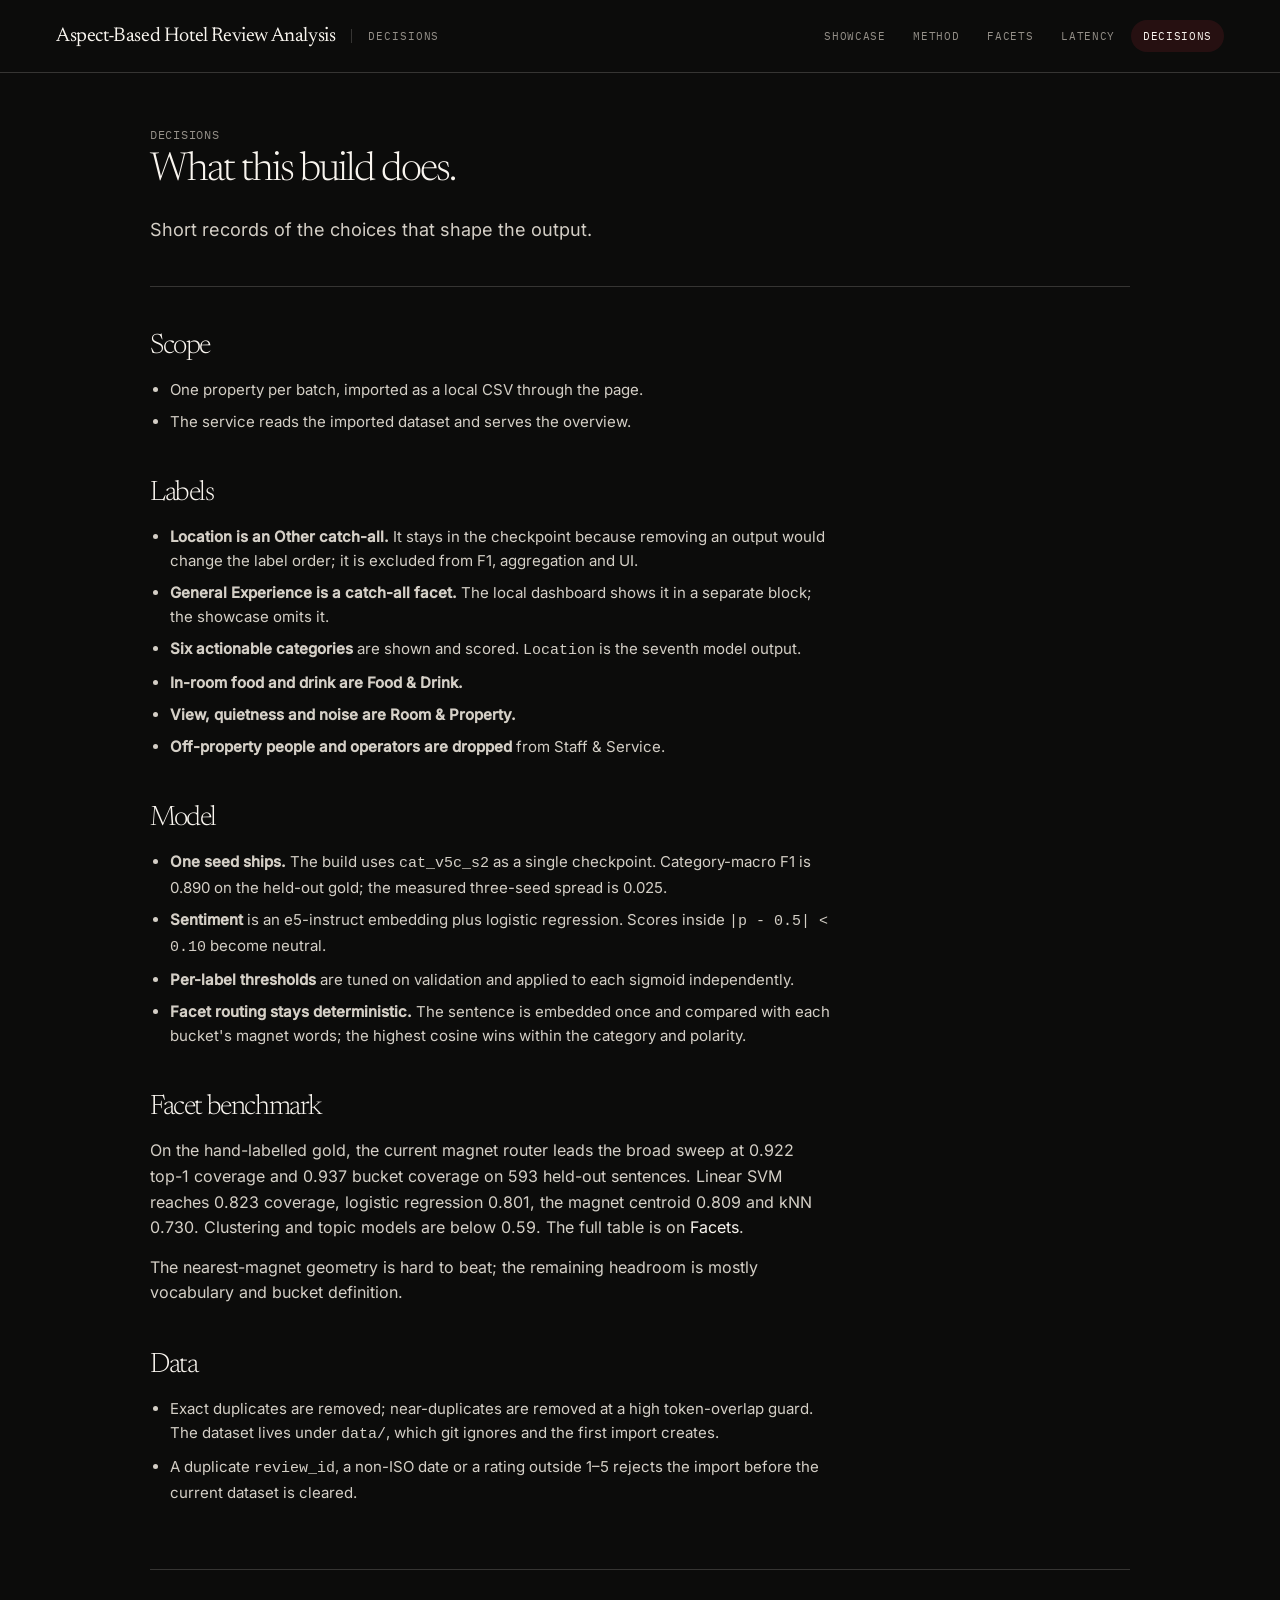
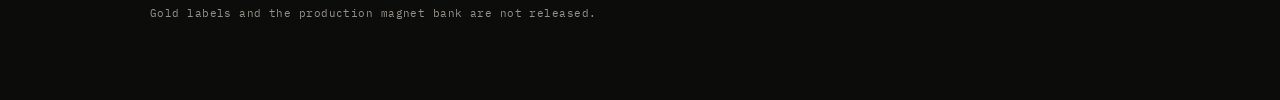
==== docs/decisions.html @ 1be19b96 "Aspect-Based Hotel Review Analysis Local single-property review dashboard with CSV import, sentence-" ====
<!doctype html>
<html lang="en">
<head>
<meta charset="utf-8">
<meta name="viewport" content="width=device-width, initial-scale=1">
<title>Decisions / Aspect-Based Hotel Review Analysis</title>
<link rel="stylesheet" href="assets/fonts.css">
<link rel="stylesheet" href="assets/design.css">
<link rel="stylesheet" href="assets/docs.css">
</head>
<body>
<header class="topbar">
  <div class="brand">
    <span class="wordmark">Aspect-Based Hotel Review Analysis</span>
    <span class="brand-rule" aria-hidden="true"></span>
    <span class="view-label">Decisions</span>
  </div>
  <div class="doc-links">
    <a href="index.html">Showcase</a>
    <a href="method.html">Method</a>
    <a href="facets.html">Facets</a>
    <a href="latency.html">Latency</a>
    <a href="decisions.html" aria-current="page">Decisions</a>
  </div>
</header>

<main class="doc-main">
  <header class="doc-hero">
    <p class="eyebrow doc-kicker">Decisions</p>
    <h1 class="display2">What this build does.</h1>
    <p class="lede">Short records of the choices that shape the output.</p>
  </header>

  <section class="doc-section">
    <h2 class="heading">Scope</h2>
    <ul>
      <li>One property per batch, imported as a local CSV through the page.</li>
      <li>The service reads the imported dataset and serves the overview.</li>
    </ul>
  </section>

  <section class="doc-section">
    <h2 class="heading">Labels</h2>
    <ul>
      <li><b>Location is an Other catch-all.</b> It stays in the checkpoint because removing an output would change the label order; it is excluded from F1, aggregation and UI.</li>
      <li><b>General Experience is a catch-all facet.</b> The local dashboard shows it in a separate block; the showcase omits it.</li>
      <li><b>Six actionable categories</b> are shown and scored. <code>Location</code> is the seventh model output.</li>
      <li><b>In-room food and drink are Food &amp; Drink.</b></li>
      <li><b>View, quietness and noise are Room &amp; Property.</b></li>
      <li><b>Off-property people and operators are dropped</b> from Staff &amp; Service.</li>
    </ul>
  </section>

  <section class="doc-section">
    <h2 class="heading">Model</h2>
    <ul>
      <li><b>One seed ships.</b> The build uses <code>cat_v5c_s2</code> as a single checkpoint. Category-macro F1 is 0.890 on the held-out gold; the measured three-seed spread is 0.025.</li>
      <li><b>Sentiment</b> is an e5-instruct embedding plus logistic regression. Scores inside <code>|p - 0.5| &lt; 0.10</code> become neutral.</li>
      <li><b>Per-label thresholds</b> are tuned on validation and applied to each sigmoid independently.</li>
      <li><b>Facet routing stays deterministic.</b> The sentence is embedded once and compared with each bucket's magnet words; the highest cosine wins within the category and polarity.</li>
    </ul>
  </section>

  <section class="doc-section">
    <h2 class="heading">Facet benchmark</h2>
    <p>On the hand-labelled gold, the current magnet router leads the broad sweep at 0.922 top-1 coverage and 0.937 bucket coverage on 593 held-out sentences. Linear SVM reaches 0.823 coverage, logistic regression 0.801, the magnet centroid 0.809 and kNN 0.730. Clustering and topic models are below 0.59. The full table is on <a href="facets.html">Facets</a>.</p>
    <p>The nearest-magnet geometry is hard to beat; the remaining headroom is mostly vocabulary and bucket definition.</p>
  </section>

  <section class="doc-section">
    <h2 class="heading">Data</h2>
    <ul>
      <li>Exact duplicates are removed; near-duplicates are removed at a high token-overlap guard. The dataset lives under <code>data/</code>, which git ignores and the first import creates.</li>
      <li>A duplicate <code>review_id</code>, a non-ISO date or a rating outside 1&ndash;5 rejects the import before the current dataset is cleared.</li>
    </ul>
  </section>

  <footer class="doc-foot">
    <p class="caption">Gold labels and the production magnet bank are not released.</p>
  </footer>
</main>
</body>
</html>
---- docs/assets/fonts.css ----
/* IBM Plex Mono, Inter, Newsreader. Latin subsets, vendored so the page makes no
   third-party requests and the CSP can stay 'self'. OFL 1.1. */
/* latin-ext */
@font-face {
  font-family: 'IBM Plex Mono';
  font-style: normal;
  font-weight: 400;
  font-display: swap;
  src: url(fonts/-F63fjptAgt5VM-kVkqdyU8n1iEq129k.woff2) format('woff2');
  unicode-range: U+0100-02BA, U+02BD-02C5, U+02C7-02CC, U+02CE-02D7, U+02DD-02FF, U+0304, U+0308, U+0329, U+1D00-1DBF, U+1E00-1E9F, U+1EF2-1EFF, U+2020, U+20A0-20AB, U+20AD-20C4, U+2113, U+2C60-2C7F, U+A720-A7FF;
}
/* latin */
@font-face {
  font-family: 'IBM Plex Mono';
  font-style: normal;
  font-weight: 400;
  font-display: swap;
  src: url(fonts/-F63fjptAgt5VM-kVkqdyU8n1i8q1w.woff2) format('woff2');
  unicode-range: U+0000-00FF, U+0131, U+0152-0153, U+02BB-02BC, U+02C6, U+02DA, U+02DC, U+0304, U+0308, U+0329, U+2000-206F, U+20AC, U+2122, U+2191, U+2193, U+2212, U+2215, U+FEFF, U+FFFD;
}
/* latin-ext */
@font-face {
  font-family: 'IBM Plex Mono';
  font-style: normal;
  font-weight: 500;
  font-display: swap;
  src: url(fonts/-F6qfjptAgt5VM-kVkqdyU8n3twJwl5FgtIU.woff2) format('woff2');
  unicode-range: U+0100-02BA, U+02BD-02C5, U+02C7-02CC, U+02CE-02D7, U+02DD-02FF, U+0304, U+0308, U+0329, U+1D00-1DBF, U+1E00-1E9F, U+1EF2-1EFF, U+2020, U+20A0-20AB, U+20AD-20C4, U+2113, U+2C60-2C7F, U+A720-A7FF;
}
/* latin */
@font-face {
  font-family: 'IBM Plex Mono';
  font-style: normal;
  font-weight: 500;
  font-display: swap;
  src: url(fonts/-F6qfjptAgt5VM-kVkqdyU8n3twJwlBFgg.woff2) format('woff2');
  unicode-range: U+0000-00FF, U+0131, U+0152-0153, U+02BB-02BC, U+02C6, U+02DA, U+02DC, U+0304, U+0308, U+0329, U+2000-206F, U+20AC, U+2122, U+2191, U+2193, U+2212, U+2215, U+FEFF, U+FFFD;
}
/* latin-ext */
@font-face {
  font-family: 'Inter';
  font-style: normal;
  font-weight: 400;
  font-display: swap;
  src: url(fonts/UcC73FwrK3iLTeHuS_nVMrMxCp50SjIa25L7SUc.woff2) format('woff2');
  unicode-range: U+0100-02BA, U+02BD-02C5, U+02C7-02CC, U+02CE-02D7, U+02DD-02FF, U+0304, U+0308, U+0329, U+1D00-1DBF, U+1E00-1E9F, U+1EF2-1EFF, U+2020, U+20A0-20AB, U+20AD-20C4, U+2113, U+2C60-2C7F, U+A720-A7FF;
}
/* latin */
@font-face {
  font-family: 'Inter';
  font-style: normal;
  font-weight: 400;
  font-display: swap;
  src: url(fonts/UcC73FwrK3iLTeHuS_nVMrMxCp50SjIa1ZL7.woff2) format('woff2');
  unicode-range: U+0000-00FF, U+0131, U+0152-0153, U+02BB-02BC, U+02C6, U+02DA, U+02DC, U+0304, U+0308, U+0329, U+2000-206F, U+20AC, U+2122, U+2191, U+2193, U+2212, U+2215, U+FEFF, U+FFFD;
}
/* latin-ext */
@font-face {
  font-family: 'Inter';
  font-style: normal;
  font-weight: 500;
  font-display: swap;
  src: url(fonts/UcC73FwrK3iLTeHuS_nVMrMxCp50SjIa25L7SUc.woff2) format('woff2');
  unicode-range: U+0100-02BA, U+02BD-02C5, U+02C7-02CC, U+02CE-02D7, U+02DD-02FF, U+0304, U+0308, U+0329, U+1D00-1DBF, U+1E00-1E9F, U+1EF2-1EFF, U+2020, U+20A0-20AB, U+20AD-20C4, U+2113, U+2C60-2C7F, U+A720-A7FF;
}
/* latin */
@font-face {
  font-family: 'Inter';
  font-style: normal;
  font-weight: 500;
  font-display: swap;
  src: url(fonts/UcC73FwrK3iLTeHuS_nVMrMxCp50SjIa1ZL7.woff2) format('woff2');
  unicode-range: U+0000-00FF, U+0131, U+0152-0153, U+02BB-02BC, U+02C6, U+02DA, U+02DC, U+0304, U+0308, U+0329, U+2000-206F, U+20AC, U+2122, U+2191, U+2193, U+2212, U+2215, U+FEFF, U+FFFD;
}
/* latin-ext */
@font-face {
  font-family: 'Newsreader';
  font-style: normal;
  font-weight: 300;
  font-display: swap;
  src: url(fonts/cY9AfjOCX1hbuyalUrK439DyjJBG.woff2) format('woff2');
  unicode-range: U+0100-02BA, U+02BD-02C5, U+02C7-02CC, U+02CE-02D7, U+02DD-02FF, U+0304, U+0308, U+0329, U+1D00-1DBF, U+1E00-1E9F, U+1EF2-1EFF, U+2020, U+20A0-20AB, U+20AD-20C4, U+2113, U+2C60-2C7F, U+A720-A7FF;
}
/* latin */
@font-face {
  font-family: 'Newsreader';
  font-style: normal;
  font-weight: 300;
  font-display: swap;
  src: url(fonts/cY9AfjOCX1hbuyalUrK4397yjA.woff2) format('woff2');
  unicode-range: U+0000-00FF, U+0131, U+0152-0153, U+02BB-02BC, U+02C6, U+02DA, U+02DC, U+0304, U+0308, U+0329, U+2000-206F, U+20AC, U+2122, U+2191, U+2193, U+2212, U+2215, U+FEFF, U+FFFD;
}
/* latin-ext */
@font-face {
  font-family: 'Newsreader';
  font-style: normal;
  font-weight: 400;
  font-display: swap;
  src: url(fonts/cY9AfjOCX1hbuyalUrK439DyjJBG.woff2) format('woff2');
  unicode-range: U+0100-02BA, U+02BD-02C5, U+02C7-02CC, U+02CE-02D7, U+02DD-02FF, U+0304, U+0308, U+0329, U+1D00-1DBF, U+1E00-1E9F, U+1EF2-1EFF, U+2020, U+20A0-20AB, U+20AD-20C4, U+2113, U+2C60-2C7F, U+A720-A7FF;
}
/* latin */
@font-face {
  font-family: 'Newsreader';
  font-style: normal;
  font-weight: 400;
  font-display: swap;
  src: url(fonts/cY9AfjOCX1hbuyalUrK4397yjA.woff2) format('woff2');
  unicode-range: U+0000-00FF, U+0131, U+0152-0153, U+02BB-02BC, U+02C6, U+02DA, U+02DC, U+0304, U+0308, U+0329, U+2000-206F, U+20AC, U+2122, U+2191, U+2193, U+2212, U+2215, U+FEFF, U+FFFD;
}
---- docs/assets/design.css ----
/* Griffin Pomegranate tokens, adapted for the review dashboard.
   Canvas, cream, hairline structure; pomegranate is the only interactive colour. */

:root {
  --canvas: #0C0C0B;
  --surface: #1A1918;
  --raised: #363533;
  --cream: #F9F5EF;
  --stone-400: #D4CFC6;
  --stone-600: #959089;
  --stone-700: #625D58;
  --hairline: #363533;
  --hairline-soft: rgba(255, 255, 255, 0.08);
  --accent: #C42B3E;
  --accent-hover: #B02A3C;
  --accent-press: #A81732;
  --accent-deep: #A81732;
  --accent-bright: #F0556B;
  --accent-soft: rgba(196, 43, 62, 0.14);
  --positive: #85EDA5;
  --negative: #F87171;
  --warning: #FFA557;
  --serif: "Newsreader", "Apple Garamond", Baskerville, "Times New Roman", serif;
  --sans: "Inter", -apple-system, system-ui, "Segoe UI", Roboto, sans-serif;
  --mono: "IBM Plex Mono", ui-monospace, monospace;
  --ease: cubic-bezier(0.2, 0, 0, 1);
  --ease-set: cubic-bezier(0.16, 1, 0.3, 1);
  --motion-press: 90ms;
  --motion-release: 160ms;
  --motion-hover: 120ms;
  --motion-panel: 200ms;
  --motion-settle: 240ms;
  --motion-enter: 420ms;
  --motion-rule: 460ms;
}

* { box-sizing: border-box; }
html { background: var(--canvas); scroll-behavior: smooth; }
body {
  margin: 0;
  background: var(--canvas);
  color: var(--cream);
  font-family: var(--sans);
  font-size: 16px;
  line-height: 1.5;
  -webkit-font-smoothing: antialiased;
}
::selection { background: var(--accent-soft); color: var(--cream); }
a { color: var(--cream); text-decoration: none; }
button, input, select, textarea { font-family: inherit; }
button { cursor: pointer; }
:focus-visible { outline: 3px solid var(--accent); outline-offset: 2px; border-radius: 2px; }

.container { max-width: 1400px; margin: 0 auto; padding: 0 56px; }
.mono { font-family: var(--mono); font-size: 13px; color: var(--cream); }
.caption { font-family: var(--mono); font-size: 11px; letter-spacing: 0.04em; color: var(--stone-600); }
.eyebrow {
  margin: 0;
  font-family: var(--mono);
  font-size: 12px;
  font-weight: 400;
  line-height: 1;
  letter-spacing: 0.06em;
  text-transform: uppercase;
  color: var(--stone-600);
}
.muted { color: var(--stone-600); }
.positive { color: var(--positive); }
.negative { color: var(--negative); }
.warning { color: var(--warning); }

.progress { position: fixed; inset: 0 0 auto 0; height: 2px; z-index: 100; background: transparent; }
#progress { height: 2px; width: 0; background: var(--accent); transition: width 80ms linear; }

/* ---------- top bar ---------- */
.topbar {
  display: grid;
  grid-template-columns: minmax(0, 1fr) auto;
  align-items: center;
  gap: 16px;
  padding: 20px 56px;
  border-bottom: 1px solid var(--hairline);
  background: var(--canvas);
}
.brand { display: flex; align-items: center; gap: 16px; min-width: 0; overflow: hidden; }
.wordmark {
  font-family: var(--serif);
  font-weight: 400;
  font-size: 20px;
  letter-spacing: -0.02em;
  white-space: normal;
  line-height: 1.15;
}
.wordmark .slash { color: var(--stone-600); padding: 0 4px; }
.brand-rule { width: 1px; height: 14px; background: var(--hairline); flex: none; }
.view-label { font-family: var(--mono); font-size: 11px; letter-spacing: 0.08em; text-transform: uppercase; color: var(--stone-600); white-space: nowrap; }
.nav { display: flex; gap: 4px; align-items: center; flex-wrap: wrap; }
.nav-btn {
  position: relative;
  height: 32px;
  padding: 0 16px;
  border: 0;
  border-radius: 9999px;
  background: transparent;
  color: var(--stone-600);
  font-family: var(--mono);
  font-size: 11px;
  letter-spacing: 0.06em;
  text-transform: uppercase;
  transition: background var(--motion-hover) var(--ease), color var(--motion-hover) var(--ease);
}
.nav-btn:hover { background: var(--surface); color: var(--cream); }
.nav-btn.active { color: var(--cream); }
.nav-btn.active::after {
  content: "";
  position: absolute;
  left: 50%;
  bottom: -7px;
  width: 4px;
  height: 4px;
  margin-left: -2px;
  border-radius: 50%;
  background: var(--accent);
}
.header-actions { justify-self: end; display: flex; align-items: center; gap: 8px; }
.status { justify-self: end; display: flex; align-items: center; gap: 10px; }
.dot { width: 6px; height: 6px; border-radius: 50%; background: var(--positive); flex: none; }
.dot.accent { background: var(--accent); }

/* ---------- type ---------- */
.hero { padding: 64px 0 0; margin-bottom: 64px; }
.hero .eyebrow { margin-bottom: 32px; }
.hero .display { margin-bottom: 28px; }
.hero .lede { margin-top: 0; }
.hero-split { display: grid; grid-template-columns: 1.1fr 0.9fr; gap: 44px; align-items: center; }
.display {
  margin: 0;
  font-family: var(--serif);
  font-weight: 300;
  font-size: clamp(42px, 5.2vw, 72px);
  line-height: 1.05;
  letter-spacing: -0.02em;
}
.display2 {
  margin: 0;
  font-family: var(--serif);
  font-weight: 300;
  font-size: clamp(32px, 3.4vw, 40px);
  line-height: 1.1;
  letter-spacing: -0.05em;
}
.heading {
  margin: 0;
  font-family: var(--serif);
  font-weight: 300;
  font-size: 28px;
  line-height: 1.1;
  letter-spacing: -0.05em;
}
.lede {
  max-width: 56ch;
  margin: 24px 0 0;
  color: var(--stone-400);
  font-size: 18px;
  line-height: 1.4;
}
.line { display: block; overflow: hidden; }
.line > span { display: block; }
.rule { height: 1px; background: var(--hairline); border: 0; margin: 64px 0; }
.rule.soft { background: var(--hairline-soft); }
.rule.draw { transform-origin: left; animation: draw var(--motion-rule) var(--ease-set) both; }

/* ---------- buttons ---------- */
.btn {
  display: inline-flex;
  align-items: center;
  justify-content: center;
  gap: 8px;
  height: 40px;
  padding: 0 20px;
  border: 0;
  border-radius: 9999px;
  font-family: var(--mono);
  font-size: 12px;
  letter-spacing: 0.06em;
  text-transform: uppercase;
  text-decoration: none;
  transition: background var(--motion-hover) var(--ease), border-color var(--motion-hover) var(--ease), transform var(--motion-press) var(--ease);
}
.btn:active { transform: scale(0.98); }
.btn.accent { background: var(--accent); color: var(--cream); }
.btn.accent:hover { background: var(--accent-hover); }
.btn.accent:active { background: var(--accent-press); }
.btn.ghost { background: transparent; color: var(--cream); border: 1px solid rgba(249, 245, 239, 0.4); }
.btn.ghost:hover { border-color: var(--cream); }
.btn.compact { height: 32px; padding: 0 14px; }
.btn:disabled { opacity: 0.45; cursor: not-allowed; }
.actions { display: flex; gap: 10px; flex-wrap: wrap; align-items: center; margin-top: 24px; }

/* ---------- overview composition ---------- */
.overview-top {
  display: grid;
  grid-template-columns: minmax(0, 1.05fr) minmax(0, 0.95fr);
  gap: 64px;
  align-items: center;
  padding-top: 64px;
}
.overview-top .hero { padding: 0; margin: 0; }
.overview-panel .display2 { margin: 0 0 8px; font-size: clamp(40px, 4vw, 56px); }
.overview-panel .metrics { grid-template-columns: 1fr 1fr; }
.overview-panel .ledger { margin-top: 24px; }
#summaryMentions { margin: 0 0 24px; }
.section-head {
  display: flex;
  align-items: flex-end;
  justify-content: space-between;
  gap: 24px;
  margin-bottom: 24px;
}

/* ---------- panels and data ---------- */
.panel { background: var(--surface); border: 1px solid var(--hairline); border-radius: 12px; padding: 24px; }
.panel-head { display: flex; align-items: center; justify-content: space-between; gap: 16px; margin-bottom: 24px; }
.metrics { display: grid; grid-template-columns: repeat(4, 1fr); gap: 8px; }
.metric { background: var(--raised); border-radius: 4px; padding: 16px; display: grid; gap: 6px; }
.metric-value { font-family: var(--serif); font-weight: 300; font-size: 32px; line-height: 1.1; letter-spacing: -0.04em; }
.data-grid { display: grid; grid-template-columns: 1fr 1fr; gap: 8px; margin-top: 20px; }
.data-cell { background: var(--raised); border-radius: 4px; padding: 8px 10px; display: grid; gap: 3px; }
.data-cell .v { font-family: var(--mono); font-size: 14px; color: var(--cream); }
.ledger { margin-top: 20px; }
.ledger-row {
  display: grid;
  grid-template-columns: 1fr auto auto;
  gap: 16px;
  align-items: baseline;
  padding: 12px 0;
  border-bottom: 1px solid var(--hairline);
  font-size: 14px;
}
.ledger-row:last-child { border-bottom: 0; }
.ledger-label { color: var(--stone-400); }
.ledger-value { font-family: var(--mono); font-size: 13px; color: var(--cream); }
.ledger-note { font-family: var(--mono); font-size: 11px; color: var(--stone-600); }
.ledger-row .track { grid-column: 1 / -1; height: 2px; background: var(--hairline); margin-top: 2px; }
.ledger-row .track i { display: block; height: 100%; background: var(--stone-600); }
.ledger-row .track i.negative { background: var(--negative); }
.ledger-row .track i.neutral { background: var(--stone-600); }
.ledger-row .track i.positive { background: var(--positive); }

/* ---------- category grid ---------- */
.category-grid { display: grid; grid-template-columns: repeat(3, 1fr); gap: 1px; background: var(--hairline); border: 1px solid var(--hairline); border-radius: 12px; overflow: hidden; }
.category-card { background: var(--canvas); padding: 24px; display: grid; gap: 16px; align-content: start; }
.category-card:hover { background: var(--surface); }
.category-card .top { display: flex; justify-content: space-between; gap: 12px; align-items: baseline; }
.category-card .name { font-family: var(--serif); font-weight: 300; font-size: 24px; line-height: 1.1; letter-spacing: -0.03em; }
.category-card .count { font-family: var(--mono); font-size: 12px; color: var(--stone-600); white-space: nowrap; }
.sent-rows { display: grid; gap: 12px; margin-top: 4px; }
.sent-row { display: grid; grid-template-columns: 76px minmax(0, 1fr) 38px; gap: 10px; align-items: center; font-family: var(--mono); font-size: 10px; letter-spacing: 0.05em; text-transform: uppercase; color: var(--stone-600); }
.sent-row .num { text-align: right; color: var(--cream); font-size: 11px; }
.sent-row .bar { display: block; height: 2px; background: var(--hairline); }
.sent-row .bar i { display: block; height: 100%; }
.sent-row.negative .bar i { background: var(--negative); }
.sent-row.neutral .bar i { background: var(--stone-600); }
.sent-row.positive .bar i { background: var(--positive); }

/* ---------- accordion + facets ---------- */
.accordion { border-top: 1px solid var(--hairline); }
.acc-item { border-bottom: 1px solid var(--hairline); }
.acc-head {
  width: 100%;
  display: flex;
  border-radius: 8px;
  align-items: baseline;
  justify-content: space-between;
  gap: 16px;
  padding: 16px;
  background: transparent;
  border: 0;
  color: var(--cream);
  text-align: left;
}
.acc-head .acc-title { font-family: var(--serif); font-weight: 300; font-size: 28px; line-height: 1.1; letter-spacing: -0.05em; }
.acc-head .acc-meta { font-family: var(--mono); font-size: 11px; color: var(--stone-600); white-space: nowrap; }
.acc-head .chev { color: var(--stone-600); font-family: var(--mono); font-size: 14px; transition: transform var(--motion-panel) var(--ease); }
.acc-item.open .acc-head .chev { transform: rotate(45deg); }
.acc-item.open .acc-head { background: var(--accent-soft); }
.acc-body { display: grid; grid-template-rows: 0fr; transition: grid-template-rows var(--motion-panel) var(--ease); }
.acc-item.open .acc-body { grid-template-rows: 1fr; }
.acc-body > div { overflow: hidden; }
.acc-inner { padding: 0 16px 24px; }
.facet-list { display: grid; gap: 0; }
.facet {
  display: grid;
  grid-template-columns: minmax(140px, 0.45fr) minmax(0, 1fr) auto;
  gap: 20px;
  align-items: start;
  padding: 16px 0;
  border-top: 1px dashed var(--hairline);
}
.facet:first-child { border-top: 0; }
.facet-name { font-family: var(--mono); font-size: 12px; letter-spacing: 0.04em; text-transform: uppercase; color: var(--stone-400); }
.facet-quote { margin: 0; color: var(--stone-400); font-size: 14px; line-height: 1.55; max-width: 62ch; }
.facet-quote .qmeta { display: block; margin-top: 4px; font-family: var(--mono); font-size: 10px; color: var(--stone-600); }
.facet-count { font-family: var(--mono); font-size: 11px; color: var(--stone-600); white-space: nowrap; text-align: right; }
.vague-block { margin-top: 16px; border-top: 1px dashed var(--hairline); padding-top: 16px; }
.vague-block .eyebrow { margin-bottom: 6px; }
.vague-note { margin: 0 0 8px; font-family: var(--mono); font-size: 11px; color: var(--stone-600); }
.vague-block .facet { grid-template-columns: minmax(0, 1fr) auto; }
.vague-block .facet-name { display: none; }

/* ---------- chips / badges ---------- */
.chip {
  display: inline-flex;
  align-items: center;
  gap: 6px;
  height: 26px;
  padding: 0 10px;
  border: 1px solid var(--hairline);
  border-radius: 9999px;
  font-family: var(--mono);
  font-size: 10px;
  letter-spacing: 0.05em;
  text-transform: uppercase;
  color: var(--stone-400);
  white-space: nowrap;
}
.chip.positive { color: var(--positive); border-color: rgba(133, 237, 165, 0.35); }
.chip.negative { color: var(--negative); border-color: rgba(248, 113, 113, 0.35); }
.chip.neutral { color: var(--stone-400); }
.badge {
  display: inline-flex;
  align-items: center;
  gap: 6px;
  padding: 4px 8px;
  border-radius: 4px;
  background: var(--raised);
  font-family: var(--mono);
  font-size: 10px;
  letter-spacing: 0.05em;
  text-transform: uppercase;
  color: var(--warning);
}

/* ---------- import ---------- */
.import-panel { max-width: 760px; margin-top: 36px; }
.drop {
  display: grid;
  gap: 10px;
  place-items: start;
  padding: 44px 24px;
  border: 1px dashed var(--stone-700);
  border-radius: 8px;
  background: var(--canvas);
  text-align: left;
}
.drop.over { border-color: var(--accent); background: var(--accent-soft); }
.drop input[type="file"] { display: none; }
.drop .drop-title { font-family: var(--serif); font-weight: 300; font-size: 28px; letter-spacing: -0.04em; }
.drop .drop-sub { font-family: var(--mono); font-size: 11px; color: var(--stone-600); }
.form-note { margin: 16px 0 0; font-family: var(--mono); font-size: 11px; line-height: 1.6; color: var(--stone-600); }
.status-line { min-height: 20px; margin-top: 14px; font-family: var(--mono); font-size: 11px; color: var(--stone-600); white-space: pre-line; }
.status-line.error { color: var(--negative); }
.status-line.ok { color: var(--positive); }

/* ---------- review list + detail (showcase) ---------- */
.split { display: grid; grid-template-columns: 1.08fr 0.92fr; gap: 24px; align-items: start; }
.showcase-layout { display: grid; grid-template-columns: 380px minmax(0, 1fr); gap: 24px; align-items: start; }
.review-list { border-top: 1px solid var(--hairline); }
.review-item {
  width: 100%;
  display: grid;
  gap: 6px;
  padding: 14px 12px;
  border: 0;
  border-bottom: 1px solid var(--hairline);
  background: transparent;
  color: var(--cream);
  text-align: left;
  transition: background var(--motion-hover) var(--ease);
}
.review-item:hover { background: var(--surface); }
.review-item.active { background: var(--accent-soft); }
.review-item .row { display: flex; align-items: baseline; justify-content: space-between; gap: 10px; }
.review-item .rid { font-family: var(--mono); font-size: 11px; color: var(--stone-600); }
.review-item .rating { font-family: var(--mono); font-size: 11px; color: var(--stone-400); }
.review-item .preview { font-size: 14px; color: var(--stone-400); line-height: 1.4; display: -webkit-box; -webkit-line-clamp: 2; -webkit-box-orient: vertical; overflow: hidden; }
.detail { min-height: 560px; }
.detail-head { display: flex; align-items: flex-start; justify-content: space-between; gap: 16px; }
.detail-text { margin: 16px 0 0; max-width: 70ch; color: var(--stone-400); font-size: 16px; line-height: 1.6; border-left: 1px solid var(--hairline); padding-left: 16px; }
.detail-meta { display: flex; gap: 8px; flex-wrap: wrap; margin-top: 14px; }
.detail-section { margin-top: 44px; }
.mention-table { width: 100%; border-collapse: collapse; font-size: 14px; }
.mention-table th, .mention-table td { text-align: left; padding: 10px 8px; border-bottom: 1px solid var(--hairline); vertical-align: top; }
.mention-table th { font-family: var(--mono); font-size: 10px; letter-spacing: 0.05em; text-transform: uppercase; color: var(--stone-600); font-weight: 400; }
.mention-table td { color: var(--stone-400); }
.mention-table .cat { color: var(--cream); white-space: nowrap; }
.mention-table .mention-facet { color: var(--stone-400); white-space: nowrap; font-family: var(--mono); font-size: 11px; }
.mention-table .sentence { max-width: 44ch; }
.empty { color: var(--stone-600); font-size: 16px; padding: 24px 0; }

/* ---------- footer / toast ---------- */
.footer {
  display: flex;
  flex-wrap: wrap;
  justify-content: space-between;
  gap: 8px 16px;
  border-top: 1px solid var(--hairline);
  margin-top: 64px;
  padding-block: 24px 40px;
}
.toast {
  position: fixed;
  right: 24px;
  bottom: 24px;
  max-width: 380px;
  padding: 14px 16px;
  border: 1px solid var(--hairline);
  border-radius: 8px;
  background: var(--surface);
  color: var(--cream);
  font-size: 14px;
  box-shadow: 0 1px 3px rgba(0, 0, 0, 0.24), 0 8px 24px rgba(0, 0, 0, 0.32);
  opacity: 0;
  transform: translateY(6px);
  pointer-events: none;
  transition: opacity var(--motion-settle) var(--ease), transform var(--motion-settle) var(--ease);
  z-index: 60;
}
.toast.show { opacity: 1; transform: none; }
.toast.error { border-color: var(--negative); }

/* ---------- motion ---------- */
.set .eyebrow { animation: fade var(--motion-enter) var(--ease-set) both; }
.set .line > span { animation: rise var(--motion-enter) var(--ease-set) both; }
.set .line:nth-child(1) > span { animation-delay: 60ms; }
.set .line:nth-child(2) > span { animation-delay: 120ms; }
.set .lede { animation: fade var(--motion-enter) var(--ease-set) 160ms both; }
.set .actions { animation: fade var(--motion-enter) var(--ease-set) 220ms both; }
.reveal > * { animation: fadeUp 320ms var(--ease-set) both; animation-delay: calc(var(--i, 0) * 45ms); }
@keyframes rise { from { transform: translateY(105%); } to { transform: translateY(0); } }
@keyframes draw { from { transform: scaleX(0); } to { transform: scaleX(1); } }
@keyframes fade { from { opacity: 0; transform: translateY(6px); } to { opacity: 1; transform: none; } }
@keyframes fadeUp { from { opacity: 0; transform: translateY(6px); } to { opacity: 1; transform: none; } }

@media (prefers-reduced-motion: reduce) {
  :root {
    --motion-press: 0ms; --motion-release: 0ms; --motion-hover: 0ms;
    --motion-panel: 0ms; --motion-settle: 0ms; --motion-enter: 0ms; --motion-rule: 0ms;
  }
  html { scroll-behavior: auto; }
  .set .eyebrow, .set .line > span, .set .lede, .set .actions,
  .rule.draw, .reveal > * { animation: none; }
  .acc-body { transition: none; }
}

@media (max-width: 1000px) {
  .topbar { grid-template-columns: minmax(0, 1fr) auto; }
  .hero-split { grid-template-columns: 1fr; gap: 24px; }
  .category-grid { grid-template-columns: 1fr 1fr; }
  .showcase-layout { grid-template-columns: 1fr; }
  .metrics { grid-template-columns: 1fr 1fr; }
}

@media (max-width: 1100px) {
  .overview-top { grid-template-columns: 1fr; gap: 44px; align-items: start; }
}

@media (max-width: 640px) {
  .container { padding: 0 20px; }
  .topbar { grid-template-columns: 1fr; gap: 12px; padding: 16px 20px; }
  .header-actions { justify-self: start; }
  .view-label, .brand-rule { display: none; }
  .overview-top { padding-top: 44px; }
  .nav { flex-wrap: wrap; }
  .display { font-size: 44px; }
  .display2 { font-size: 32px; }
  .category-grid { grid-template-columns: 1fr; }
  .metrics { grid-template-columns: 1fr 1fr; }
  .facet { grid-template-columns: 1fr; gap: 6px; }
  .facet-count { text-align: left; }
  .footer { flex-direction: column; }
}
---- docs/assets/docs.css ----
/* Documentation pages: same tokens, narrower editorial measure. */
.doc-main { max-width: 980px; margin: 0 auto; padding: 56px 0 80px; }
.doc-hero { padding-bottom: 44px; border-bottom: 1px solid var(--hairline); }
.doc-hero .display2 { max-width: 18ch; }
.doc-hero .lede { max-width: 62ch; }
.doc-links { display: flex; gap: 4px; flex-wrap: wrap; justify-content: flex-end; }
.doc-links a {
  height: 32px; display: inline-flex; align-items: center; padding: 0 12px;
  font-family: var(--mono); font-size: 11px; letter-spacing: .06em; text-transform: uppercase;
  color: var(--stone-600); text-decoration: none; border-radius: 9999px;
}
.doc-links a:hover { background: var(--surface); color: var(--cream); }
.doc-links a[aria-current="page"] { color: var(--cream); background: var(--accent-soft); }
.doc-section { margin-top: 44px; }
.doc-section h2 { margin: 0 0 16px; }
.doc-section h3 { font-family: var(--serif); font-weight: 300; font-size: 24px; letter-spacing: -.03em; margin: 28px 0 12px; }
.doc-section p { max-width: 68ch; color: var(--stone-400); font-size: 16px; line-height: 1.6; margin: 0 0 14px; }
.doc-section li { color: var(--stone-400); font-size: 15px; line-height: 1.6; margin-bottom: 8px; }
.doc-section ul, .doc-section ol { max-width: 68ch; padding-left: 20px; margin: 0 0 16px; }
.doc-figure { margin: 24px 0; padding: 20px; background: var(--surface); border: 1px solid var(--hairline); border-radius: 12px; }
.doc-figure img { width: 100%; height: auto; max-height: 460px; object-fit: contain; display: block; }
.doc-figure figcaption { margin-top: 12px; font-family: var(--mono); font-size: 11px; line-height: 1.6; color: var(--stone-600); }
.doc-callout { border-left: 2px solid var(--accent); padding: 2px 0 2px 16px; margin: 24px 0; }
.doc-callout p { margin: 0; color: var(--stone-400); }
.doc-table-wrap { overflow-x: auto; border: 1px solid var(--hairline); border-radius: 12px; }
.doc-table { width: 100%; border-collapse: collapse; font-size: 13px; }
.doc-table th, .doc-table td { text-align: left; padding: 10px 12px; border-bottom: 1px solid var(--hairline); white-space: nowrap; }
.doc-table th { font-family: var(--mono); font-size: 10px; letter-spacing: .05em; text-transform: uppercase; color: var(--stone-600); font-weight: 400; }
.doc-table td { color: var(--stone-400); }
.doc-table tr:last-child td { border-bottom: 0; }
.doc-table .current { color: var(--cream); background: var(--accent-soft); }
.doc-table .num { font-family: var(--mono); font-size: 12px; color: var(--cream); }
.doc-bar { width: 120px; height: 3px; background: var(--hairline); display: inline-block; vertical-align: middle; margin-right: 8px; }
.doc-bar i { display: block; height: 100%; background: var(--stone-400); }
.doc-bar.current i { background: var(--accent); }
.doc-meta { display: flex; flex-wrap: wrap; gap: 8px 20px; margin-top: 20px; }
.doc-kicker { margin: 0 0 8px; }
.doc-foot { margin-top: 64px; padding-top: 24px; border-top: 1px solid var(--hairline); }
.doc-error { color: var(--negative); font-family: var(--mono); font-size: 12px; }
@media (max-width: 900px) {
  .doc-main { padding: 36px 20px 64px; }
  .doc-links { justify-content: flex-start; }
  .doc-table th, .doc-table td { padding: 8px; }
}
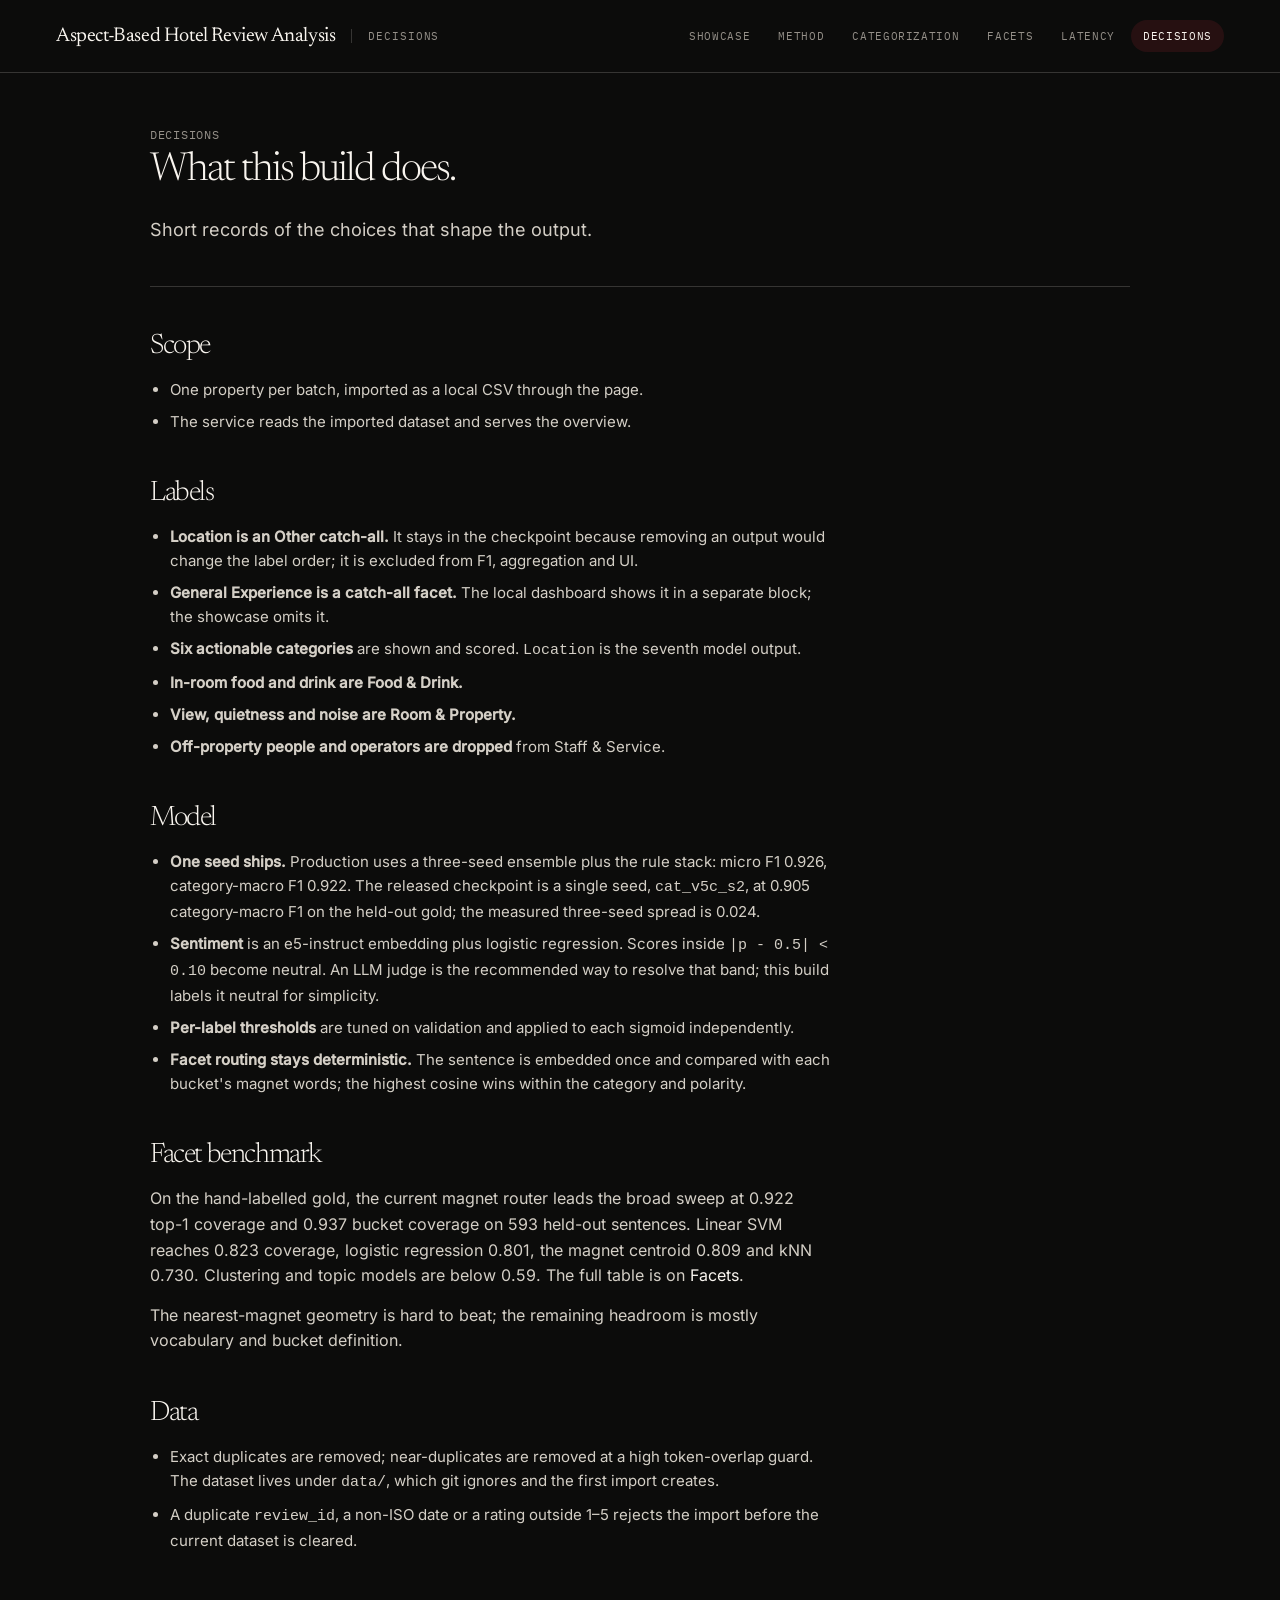
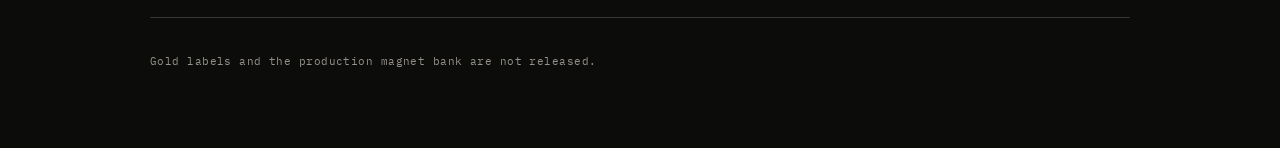
==== commit 16e71298: "Add categorization benchmark and publish the model on the Hub Add a Categorization page with per-cat" ====
--- a/docs/decisions.html
+++ b/docs/decisions.html
@@ -18,6 +18,7 @@
   <div class="doc-links">
     <a href="index.html">Showcase</a>
     <a href="method.html">Method</a>
+    <a href="categorization.html">Categorization</a>
     <a href="facets.html">Facets</a>
     <a href="latency.html">Latency</a>
     <a href="decisions.html" aria-current="page">Decisions</a>
@@ -54,8 +55,8 @@
   <section class="doc-section">
     <h2 class="heading">Model</h2>
     <ul>
-      <li><b>One seed ships.</b> The build uses <code>cat_v5c_s2</code> as a single checkpoint. Category-macro F1 is 0.890 on the held-out gold; the measured three-seed spread is 0.025.</li>
-      <li><b>Sentiment</b> is an e5-instruct embedding plus logistic regression. Scores inside <code>|p - 0.5| &lt; 0.10</code> become neutral.</li>
+      <li><b>One seed ships.</b> Production uses a three-seed ensemble plus the rule stack: micro F1 0.926, category-macro F1 0.922. The released checkpoint is a single seed, <code>cat_v5c_s2</code>, at 0.905 category-macro F1 on the held-out gold; the measured three-seed spread is 0.024.</li>
+      <li><b>Sentiment</b> is an e5-instruct embedding plus logistic regression. Scores inside <code>|p - 0.5| &lt; 0.10</code> become neutral. An LLM judge is the recommended way to resolve that band; this build labels it neutral for simplicity.</li>
       <li><b>Per-label thresholds</b> are tuned on validation and applied to each sigmoid independently.</li>
       <li><b>Facet routing stays deterministic.</b> The sentence is embedded once and compared with each bucket's magnet words; the highest cosine wins within the category and polarity.</li>
     </ul>
--- a/docs/assets/docs.css
+++ b/docs/assets/docs.css
@@ -37,6 +37,11 @@
 .doc-kicker { margin: 0 0 8px; }
 .doc-foot { margin-top: 64px; padding-top: 24px; border-top: 1px solid var(--hairline); }
 .doc-error { color: var(--negative); font-family: var(--mono); font-size: 12px; }
+@media (max-width: 1180px) {
+  .topbar { grid-template-columns: 1fr; gap: 12px; }
+  .doc-links { justify-content: flex-start; }
+}
+
 @media (max-width: 900px) {
   .doc-main { padding: 36px 20px 64px; }
   .doc-links { justify-content: flex-start; }
